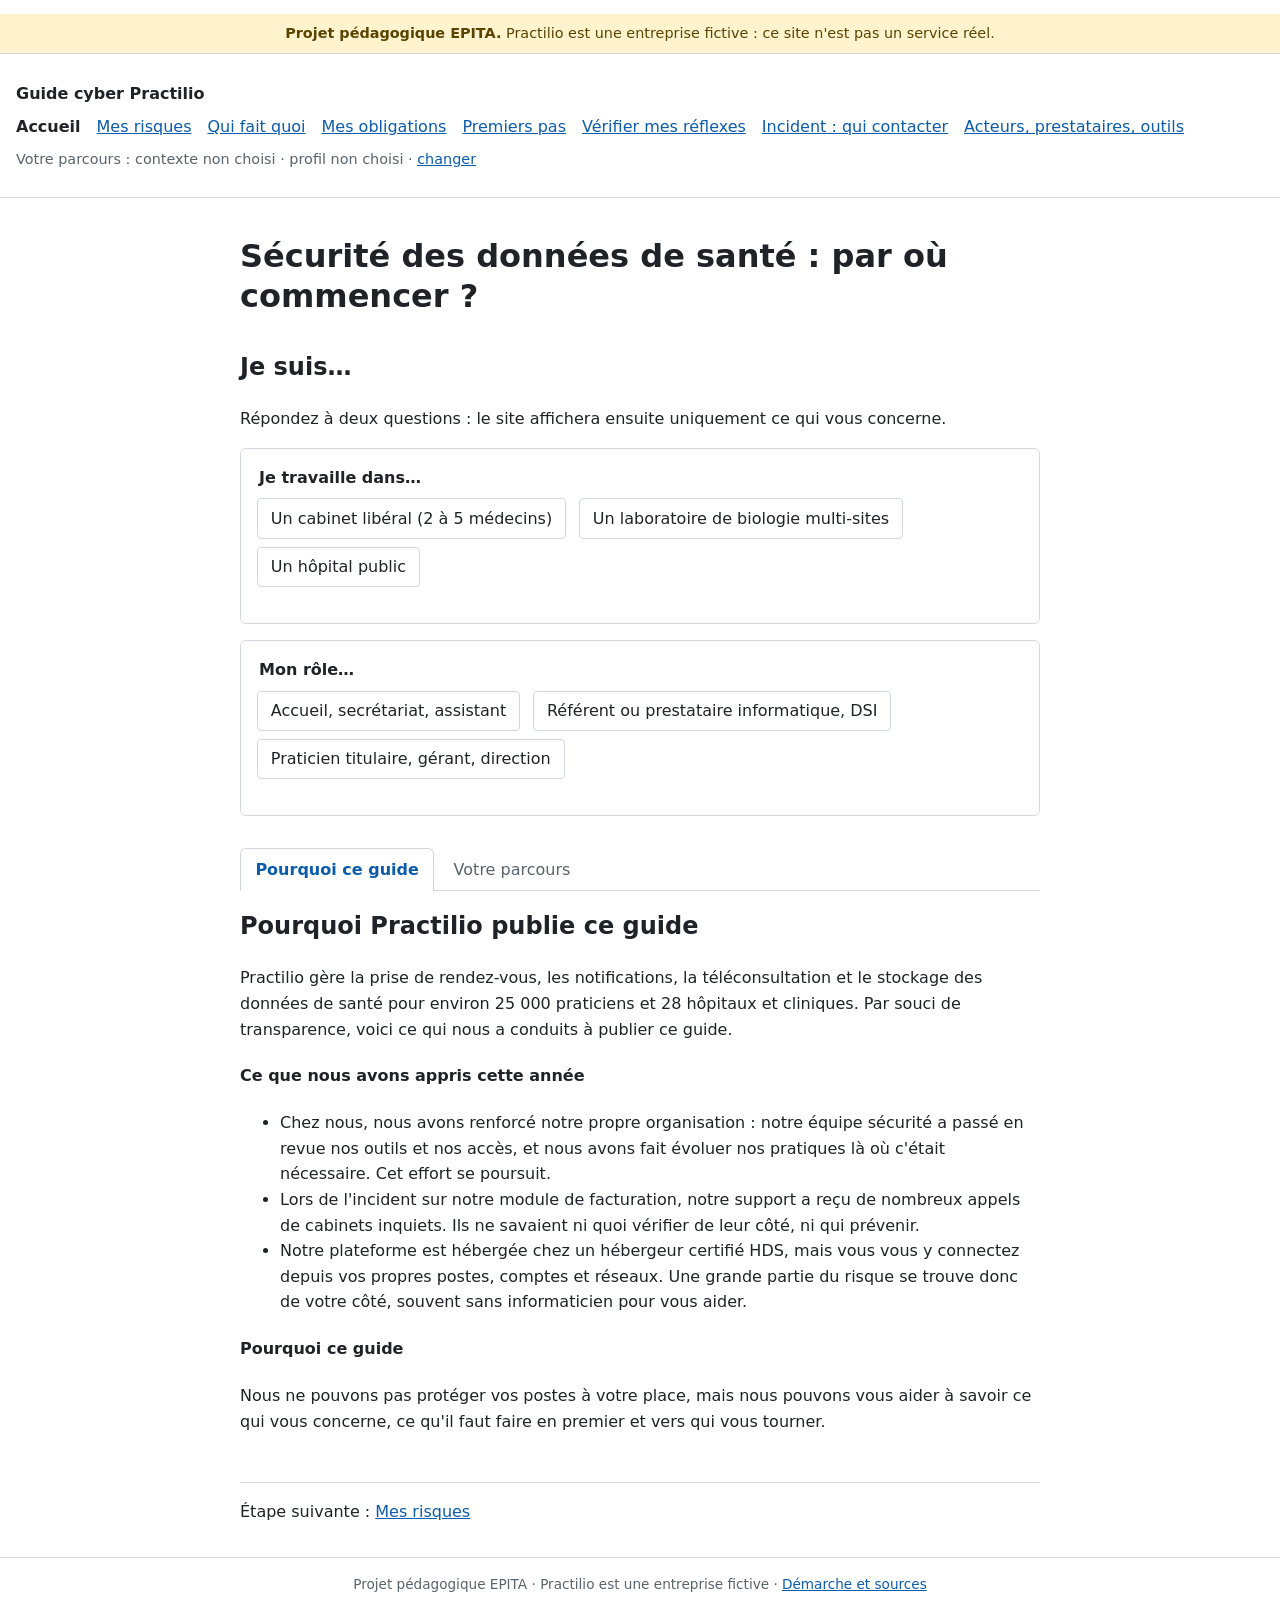
==== docs/index.html @ 616e7f7c "docs: move site" ====
<!doctype html>
<html lang="fr">
<head>
  <meta charset="utf-8">
  <meta name="viewport" content="width=device-width, initial-scale=1">
  <title>Sécurité des données de santé : par où commencer · Guide cyber Practilio</title>
  <link rel="stylesheet" href="assets/style.css">
</head>
<body>
  <p class="disclaimer" role="note"><strong>Projet pédagogique EPITA.</strong> Practilio est une entreprise fictive : ce site n'est pas un service réel.</p>
  <header class="site">
    <a class="brand" href="index.html">Guide cyber Practilio</a>
    <nav class="menu" aria-label="Menu principal">
    <ul>
      <li><a href="index.html" aria-current="page">Accueil</a></li>
      <li><a href="risques.html">Mes risques</a></li>
      <li><a href="responsabilites.html">Qui fait quoi</a></li>
      <li><a href="obligations.html">Mes obligations</a></li>
      <li><a href="premiers-pas.html">Premiers pas</a></li>
      <li><a href="evaluer.html">Vérifier mes réflexes</a></li>
      <li><a href="incident.html">Incident : qui contacter</a></li>
      <li><a href="ressources.html">Acteurs, prestataires, outils</a></li>
    </ul>
    </nav>
    <p class="current-choice" id="current-choice"></p>
  </header>
  <main>
<h1>Sécurité des données de santé : par où commencer ?</h1>

<section id="je-suis">
<h2>Je suis…</h2>
<p>Répondez à deux questions : le site affichera ensuite uniquement ce qui vous concerne.</p>
<div class="selector">
  <fieldset><legend>Je travaille dans…</legend>
    <button type="button" data-pick-ctx="cabinet">Un cabinet libéral (2 à 5 médecins)</button>
    <button type="button" data-pick-ctx="labo">Un laboratoire de biologie multi-sites</button>
    <button type="button" data-pick-ctx="hopital">Un hôpital public</button>
  </fieldset>
</div>
<div class="selector">
  <fieldset><legend>Mon rôle…</legend>
    <button type="button" data-pick-profile="employe">Accueil, secrétariat, assistant</button>
    <button type="button" data-pick-profile="it">Référent ou prestataire informatique, DSI</button>
    <button type="button" data-pick-profile="dirigeant">Praticien titulaire, gérant, direction</button>
  </fieldset>
</div>
</section>

<div class="tabs" data-tabs>
<div class="tab-list" aria-label="Sections de la page">
  <a href="#pourquoi" data-tab="pourquoi">Pourquoi ce guide</a>
  <a href="#parcours" data-tab="parcours">Votre parcours</a>
</div>
<div class="tab-panel" id="pourquoi">
<h2>Pourquoi Practilio publie ce guide</h2>
<div class="block">
<p>Practilio gère la prise de rendez-vous, les notifications, la téléconsultation et le stockage des données de santé pour environ 25 000 praticiens et 28 hôpitaux et cliniques. Par souci de transparence, voici ce qui nous a conduits à publier ce guide.</p>
<h4>Ce que nous avons appris cette année</h4>
<ul>
<li>Chez nous, nous avons renforcé notre propre organisation : notre équipe sécurité a passé en revue nos outils et nos accès, et nous avons fait évoluer nos pratiques là où c'était nécessaire. Cet effort se poursuit.</li>
<li>Lors de l'incident sur notre module de facturation, notre support a reçu de nombreux appels de cabinets inquiets. Ils ne savaient ni quoi vérifier de leur côté, ni qui prévenir.</li>
<li>Notre plateforme est hébergée chez un hébergeur certifié HDS, mais vous vous y connectez depuis vos propres postes, comptes et réseaux. Une grande partie du risque se trouve donc de votre côté, souvent sans informaticien pour vous aider.</li>
</ul>
<h4>Pourquoi ce guide</h4>
<p>Nous ne pouvons pas protéger vos postes à votre place, mais nous pouvons vous aider à savoir ce qui vous concerne, ce qu'il faut faire en premier et vers qui vous tourner.</p>
</div>
</div>
<div class="tab-panel" id="parcours">
<h2>Votre parcours</h2>
<ol>
  <li><a href="risques.html">Mes risques</a> : ce qui peut arriver dans votre structure</li>
  <li><a href="responsabilites.html">Qui fait quoi</a> : ce que fait Practilio, ce qui reste chez vous</li>
  <li><a href="obligations.html">Mes obligations</a> : les textes qui s'appliquent à vous</li>
  <li><a href="premiers-pas.html">Premiers pas</a> : les bons gestes pour votre rôle</li>
  <li><a href="evaluer.html">Vérifier mes réflexes</a> : un quiz corrigé de cinq questions</li>
</ol>
<p>À tout moment : <a href="incident.html">Incident : qui contacter</a> · <a href="ressources.html">Acteurs, prestataires, outils</a>.</p>
</div>
</div>

    <p class="next-step">Étape suivante : <a href="risques.html">Mes risques</a></p>
  </main>
  <footer class="site">Projet pédagogique EPITA · Practilio est une entreprise fictive · <a href="demarche.html">Démarche et sources</a></footer>
  <script src="assets/app.js"></script>
</body>
</html>
---- docs/assets/style.css ----
:root {
  --bg: #ffffff;
  --text: #1f2328;
  --muted: #59636e;
  --accent: #0b5cad;
  --border: #d0d7de;
  --banner: #fff4ce;
  --banner-text: #5c4400;
  --todo-bg: #f3f0ff;
  --todo-border: #8b6fd6;
  --highlight: #e8f1fb;
  --lvl-critique-bg: #fde2e1; --lvl-critique: #8c1d18;
  --lvl-eleve-bg: #ffe8cc;    --lvl-eleve: #8a4b00;
  --lvl-modere-bg: #fff3b8;   --lvl-modere: #6b5900;
  --lvl-faible-bg: #eef1f4;   --lvl-faible: #4a535c;
  --ok-bg: #dcf2e3;           --ok: #1a6b34;
}
@media (prefers-color-scheme: dark) {
  :root {
    --bg: #14171a;
    --text: #e6e8ea;
    --muted: #9aa4ae;
    --accent: #6cb2ff;
    --border: #3a4149;
    --banner: #3d3200;
    --banner-text: #ffe08a;
    --todo-bg: #231d38;
    --todo-border: #a58cf0;
    --highlight: #1a2a3d;
    --lvl-critique-bg: #4a1d1b; --lvl-critique: #ffb4ab;
    --lvl-eleve-bg: #4a3115;    --lvl-eleve: #ffc68a;
    --lvl-modere-bg: #3f3a12;   --lvl-modere: #f1df7a;
    --lvl-faible-bg: #2a3036;   --lvl-faible: #b8c1ca;
    --ok-bg: #173a24;           --ok: #8fdba6;
  }
}
* { box-sizing: border-box; }
body {
  margin: 0;
  font-family: system-ui, sans-serif;
  line-height: 1.6;
  color: var(--text);
  background: var(--bg);
}
a { color: var(--accent); }

.disclaimer {
  background: var(--banner);
  color: var(--banner-text);
  padding: .5rem 1rem;
  font-size: .9rem;
  text-align: center;
  border-bottom: 1px solid var(--border);
}

header.site { border-bottom: 1px solid var(--border); padding: .75rem 1rem; }
header.site .brand { font-weight: 700; text-decoration: none; color: var(--text); }
nav.menu ul { list-style: none; padding: 0; margin: .5rem 0 0; display: flex; flex-wrap: wrap; gap: .25rem 1rem; }
nav.menu a[aria-current="page"] { font-weight: 700; text-decoration: none; color: var(--text); }
.current-choice { font-size: .9rem; color: var(--muted); margin-top: .5rem; }

main { max-width: 52rem; margin: 0 auto; padding: 1rem; }
section { margin: 2rem 0; }
h1 { line-height: 1.25; }

.todo {
  background: var(--todo-bg);
  border-left: 4px solid var(--todo-border);
  padding: .75rem 1rem;
  margin: 1rem 0;
  font-size: .95rem;
}
.todo::before {
  content: "À remplir · source : " attr(data-source);
  display: block;
  font-size: .8rem;
  font-weight: 700;
  color: var(--muted);
  margin-bottom: .25rem;
}

.selector { border: 1px solid var(--border); border-radius: 6px; padding: 1rem; margin: 1rem 0; }
.selector fieldset { border: 0; padding: 0; margin: 0 0 .75rem; }
.selector legend { font-weight: 700; margin-bottom: .5rem; }
.selector button {
  font: inherit; margin: 0 .5rem .5rem 0; padding: .4rem .8rem;
  border: 1px solid var(--border); border-radius: 4px; background: transparent; color: var(--text); cursor: pointer;
}
.selector button[aria-pressed="true"] { border-color: var(--accent); color: var(--accent); font-weight: 700; }

.next-step { border-top: 1px solid var(--border); padding-top: 1rem; margin-top: 3rem; }

footer.site { border-top: 1px solid var(--border); padding: 1rem; font-size: .85rem; color: var(--muted); text-align: center; }

[hidden] { display: none !important; }

.block table { border-collapse: collapse; width: 100%; margin: 1rem 0; display: block; overflow-x: auto; }
.block th, .block td { border: 1px solid var(--border); padding: .4rem .6rem; text-align: left; vertical-align: top; }
.block blockquote { border-left: 4px solid var(--border); margin: 1rem 0; padding: .25rem 1rem; color: var(--muted); }
.block img { max-width: 100%; height: auto; }
.todo small { color: var(--muted); }

/* Threat matrix (risques.html) */
.level { display: inline-block; padding: .05rem .45rem; border-radius: 4px; font-size: .85rem; font-weight: 600; white-space: nowrap; }
.level-critique { background: var(--lvl-critique-bg); color: var(--lvl-critique); }
.level-eleve { background: var(--lvl-eleve-bg); color: var(--lvl-eleve); }
.level-modere { background: var(--lvl-modere-bg); color: var(--lvl-modere); }
.level-faible { background: var(--lvl-faible-bg); color: var(--lvl-faible); }
.level-na { color: var(--muted); font-weight: 400; }

.matrix-wrap { overflow-x: auto; margin: 1rem 0; }
.matrix { border-collapse: collapse; width: 100%; }
.matrix caption { text-align: left; font-size: .9rem; color: var(--muted); padding-bottom: .5rem; }
.matrix th, .matrix td { border: 1px solid var(--border); padding: .35rem .5rem; text-align: left; vertical-align: middle; }
.matrix thead th { font-size: .9rem; }
.matrix tbody th { font-weight: 400; font-size: .95rem; }
.matrix td { text-align: center; }
.matrix .current { background: var(--highlight); }
.matrix thead .current { border-bottom: 3px solid var(--accent); }
.matrix .cell { display: block; padding: .2rem; border-radius: 4px; text-decoration: none; color: inherit; }
.matrix .cell:hover .level { text-decoration: underline; }
.matrix .cell:focus-visible, .matrix .cell[aria-current="true"] { outline: 2px solid var(--accent); outline-offset: 1px; }
.matrix .cell-todo { color: var(--muted); font-size: .85rem; }
.matrix-compare { margin: 0 0 .5rem; }
.matrix-compare button {
  font: inherit; font-size: .9rem; padding: .3rem .7rem; border: 1px solid var(--border);
  border-radius: 4px; background: transparent; color: var(--text); cursor: pointer;
}
.matrix-compare button[aria-pressed="true"] { border-color: var(--accent); color: var(--accent); }
/* Wide screens: always the full matrix, no compare toggle */
@media (min-width: 40.01rem) { .matrix-compare { display: none; } }
/* Phones: only the chosen context's column, unless "compare" is on */
@media (max-width: 40rem) {
  .matrix.has-current:not(.compare) [data-col]:not(.current) { display: none; }
}

.threat-panel { border: 1px solid var(--border); border-left: 4px solid var(--accent); border-radius: 6px; padding: .75rem 1rem; margin: 1rem 0; }
.threat-panel-head { display: flex; justify-content: space-between; align-items: flex-start; gap: 1rem; }
.threat-panel-head h3 { margin: 0; font-size: 1.1rem; }
.threat-panel-head h3:focus { outline: none; }
.threat-panel-close {
  font: inherit; line-height: 1; padding: .3rem .55rem; border: 1px solid var(--border);
  border-radius: 4px; background: transparent; color: var(--text); cursor: pointer;
}
.threat-panel-body h4 { margin-bottom: .25rem; }

/* Card list: shown as-is without JavaScript, replaced by the panel otherwise */
.js-matrix .threat-cards { display: none; }
details.threat { border: 1px solid var(--border); border-radius: 6px; padding: .5rem .75rem; margin: .5rem 0; }
details.threat > summary { cursor: pointer; font-weight: 600; }

/* "Ça s'est vraiment passé": attack cards, shown as a carousel when app.js runs (stacked otherwise) */
.attack { border: 1px solid var(--border); border-radius: 8px; padding: 1rem 1.25rem; margin: 0 0 1rem; background: var(--bg); }
.attack h4 { margin: 0 0 .75rem; font-size: 1.1rem; line-height: 1.35; }
.attack blockquote { margin: 0 0 1rem; padding: .75rem 1rem; border-left: 4px solid var(--accent); border-radius: 0 6px 6px 0; background: var(--highlight); color: var(--text); }
.attack blockquote p { margin: 0; }
.attack blockquote p + p { margin-top: .35rem; }
.attack blockquote p:first-child { font-size: .9rem; color: var(--muted); }
.attack blockquote strong { font-size: 1.3rem; line-height: 1.3; color: var(--text); }
.status { display: inline-block; font-size: .8rem; font-weight: 600; padding: .05rem .55rem; border-radius: 999px; }
.status-confirme { background: var(--ok-bg); color: var(--ok); }
.status-revendique { background: var(--lvl-eleve-bg); color: var(--lvl-eleve); }
.js-carousel .carousel-track {
  display: flex; align-items: flex-start; gap: 1rem; position: relative;
  overflow-x: auto; scroll-snap-type: x mandatory; scroll-behavior: smooth; overscroll-behavior-x: contain;
  scrollbar-width: none;
}
.js-carousel .carousel-track::-webkit-scrollbar { display: none; }
.carousel-track:focus-visible { outline: 2px solid var(--accent); outline-offset: 4px; border-radius: 8px; }
.js-carousel .attack { flex: 0 0 100%; min-width: 0; margin: 0; scroll-snap-align: start; }
.carousel-nav { display: flex; align-items: center; justify-content: center; gap: .5rem; margin: .75rem 0 1.5rem; }
.carousel-nav[hidden] { display: none; }
.carousel-prev, .carousel-next {
  width: 2.5rem; height: 2.5rem; border-radius: 50%; border: 1px solid var(--border);
  background: var(--bg); color: var(--text); font-size: 1.4rem; line-height: 1; cursor: pointer;
}
.carousel-prev:disabled, .carousel-next:disabled { opacity: .35; cursor: default; }
.carousel-dots { display: flex; }
.carousel-dots button { width: 1.5rem; height: 1.5rem; padding: 0; border: 0; background: none; cursor: pointer; display: grid; place-items: center; }
.carousel-dots button::before { content: ""; width: .6rem; height: .6rem; border-radius: 50%; border: 1px solid var(--muted); }
.carousel-dots button[aria-current="true"]::before { background: var(--accent); border-color: var(--accent); }
.carousel-count { font-size: .85rem; color: var(--muted); min-width: 2.5rem; text-align: center; }
@media (prefers-reduced-motion: reduce) { .js-carousel .carousel-track { scroll-behavior: auto; } }

/* Complementary questions (obligations.html) */
.questions { border: 1px solid var(--border); border-radius: 6px; padding: 1rem; margin: 1rem 0; }
.questions legend { font-weight: 700; padding: 0 .25rem; }
.questions label { display: flex; gap: .5rem; align-items: flex-start; margin: .4rem 0; cursor: pointer; }
.questions input { margin-top: .3rem; accent-color: var(--accent); }
.cond-tag {
  display: inline-block; margin: 0 0 .5rem; padding: .1rem .5rem; border-radius: 999px;
  font-size: .8rem; background: var(--highlight); color: var(--accent);
}

/* In-page tabs (risques.html, premiers-pas.html, ressources.html). Without JavaScript: a row of in-page links */
.tab-list { display: flex; flex-wrap: wrap; gap: .25rem; border-bottom: 1px solid var(--border); margin: 1.5rem 0 1rem; }
.tab-list a {
  padding: .5rem .9rem; border: 1px solid transparent; border-bottom: 0; border-radius: 6px 6px 0 0;
  text-decoration: none; color: var(--muted); margin-bottom: -1px;
}
.tab-list a:hover { color: var(--text); }
.tab-list a[aria-selected="true"] { color: var(--accent); font-weight: 700; border-color: var(--border); background: var(--bg); }
.tab-list a:focus-visible { outline: 2px solid var(--accent); outline-offset: -2px; }
.js-tabs .tab-panel > section:first-child, .js-tabs .tab-panel > h2:first-child { margin-top: 0; }
.tab-panel > h2:first-child { margin-top: 1rem; }
.law-kind { display: inline-block; margin: 0 0 .5rem; padding: .1rem .6rem; border-radius: 999px; font-size: .85rem; }
.law-kind-droit-commun { background: var(--lvl-faible-bg); color: var(--lvl-faible); }
.law-kind-sante { background: var(--highlight); color: var(--accent); }

/* Quizzes (evaluer.html) */
.quiz-q { border: 1px solid var(--border); border-radius: 6px; margin: 1rem 0; padding: .75rem 1rem; }
.quiz-q legend { font-weight: 600; padding: 0 .25rem; }
.quiz-q label { display: block; margin: .35rem 0; cursor: pointer; }
.quiz-q.is-right { border-color: var(--ok); background: var(--ok-bg); }
.quiz-q.is-wrong { border-color: var(--lvl-critique); background: var(--lvl-critique-bg); }
.quiz-answer { margin-top: .5rem; }
.quiz-answer > summary { cursor: pointer; color: var(--muted); }
.quiz-last { color: var(--muted); }
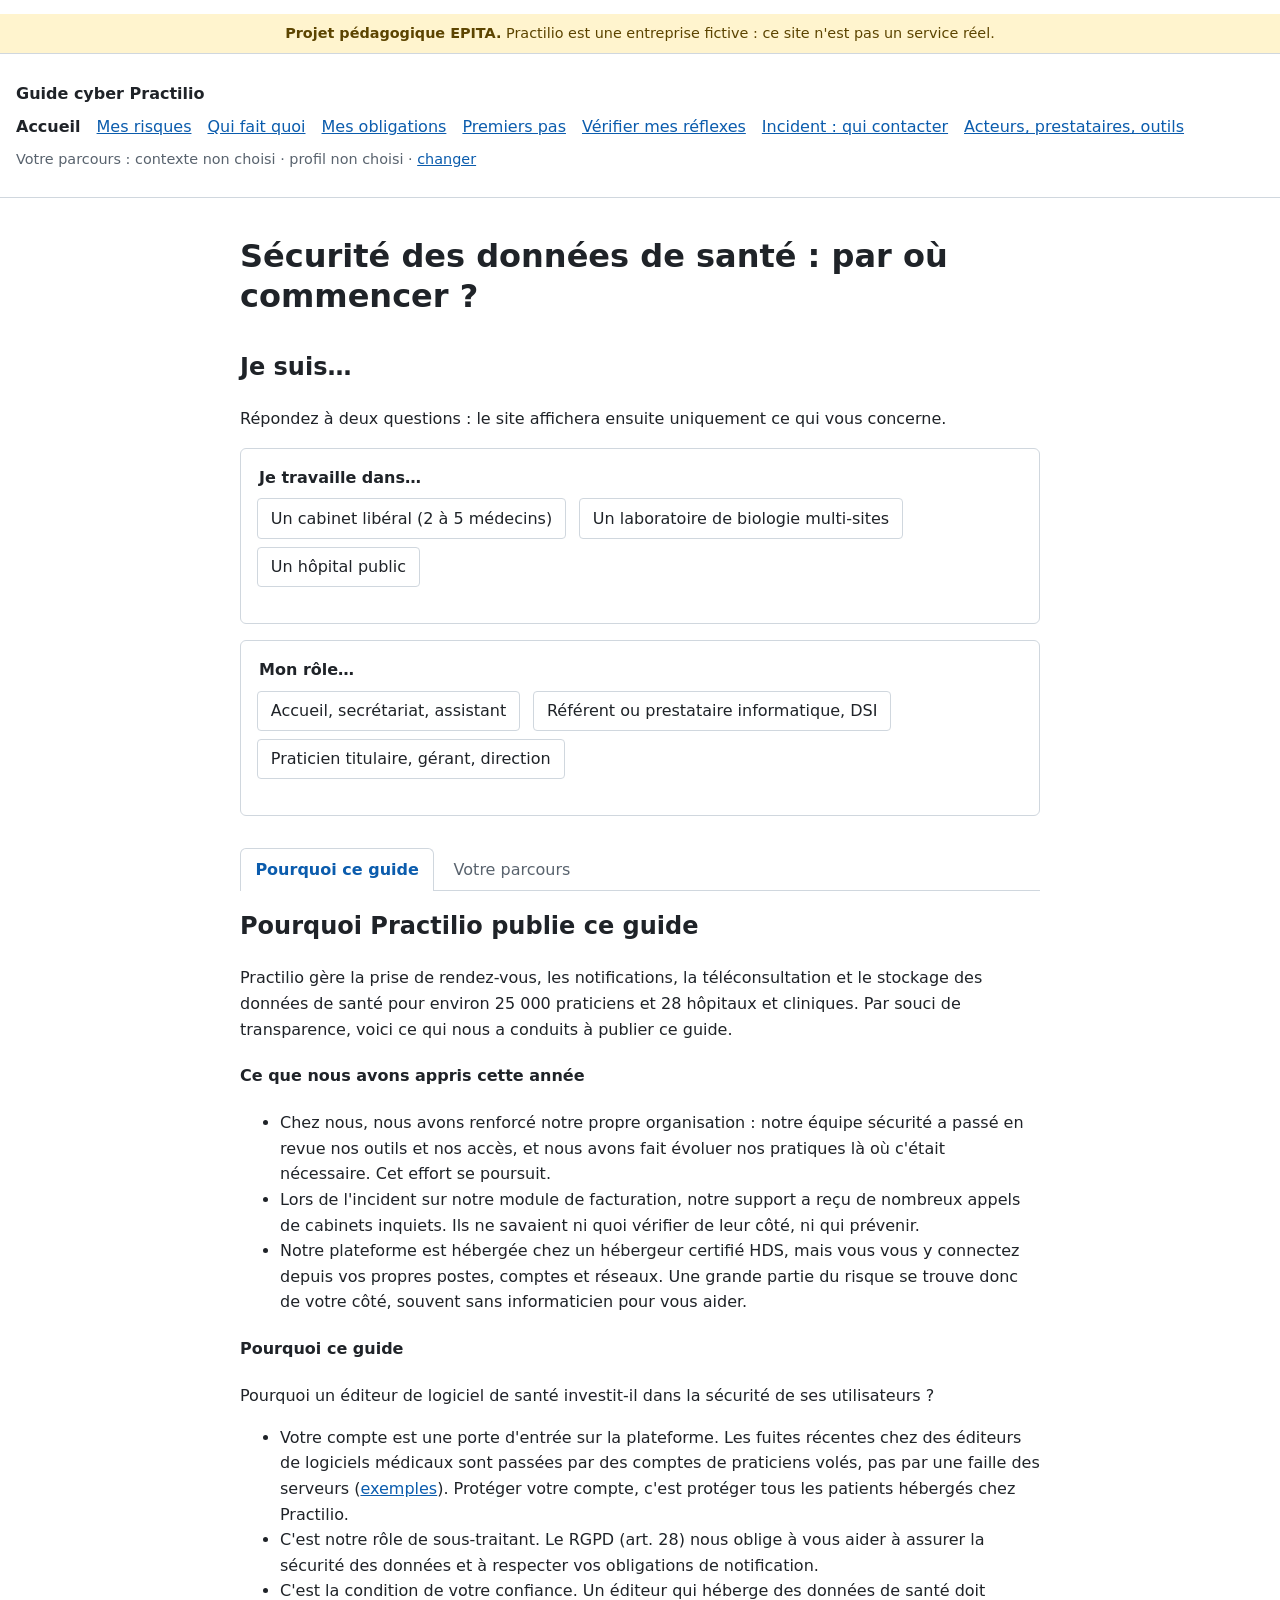
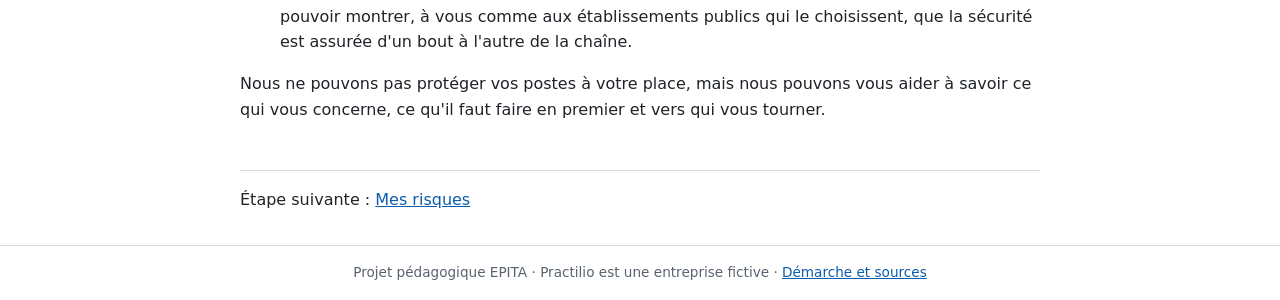
==== commit b57d605e: "docs: add notif to pracitlio and small fixes" ====
--- a/docs/index.html
+++ b/docs/index.html
@@ -62,6 +62,12 @@
 <li>Notre plateforme est hébergée chez un hébergeur certifié HDS, mais vous vous y connectez depuis vos propres postes, comptes et réseaux. Une grande partie du risque se trouve donc de votre côté, souvent sans informaticien pour vous aider.</li>
 </ul>
 <h4>Pourquoi ce guide</h4>
+<p>Pourquoi un éditeur de logiciel de santé investit-il dans la sécurité de ses utilisateurs ?</p>
+<ul>
+<li>Votre compte est une porte d'entrée sur la plateforme. Les fuites récentes chez des éditeurs de logiciels médicaux sont passées par des comptes de praticiens volés, pas par une faille des serveurs (<a href="risques.html#exemples">exemples</a>). Protéger votre compte, c'est protéger tous les patients hébergés chez Practilio.</li>
+<li>C'est notre rôle de sous-traitant. Le RGPD (art. 28) nous oblige à vous aider à assurer la sécurité des données et à respecter vos obligations de notification.</li>
+<li>C'est la condition de votre confiance. Un éditeur qui héberge des données de santé doit pouvoir montrer, à vous comme aux établissements publics qui le choisissent, que la sécurité est assurée d'un bout à l'autre de la chaîne.</li>
+</ul>
 <p>Nous ne pouvons pas protéger vos postes à votre place, mais nous pouvons vous aider à savoir ce qui vous concerne, ce qu'il faut faire en premier et vers qui vous tourner.</p>
 </div>
 </div>
